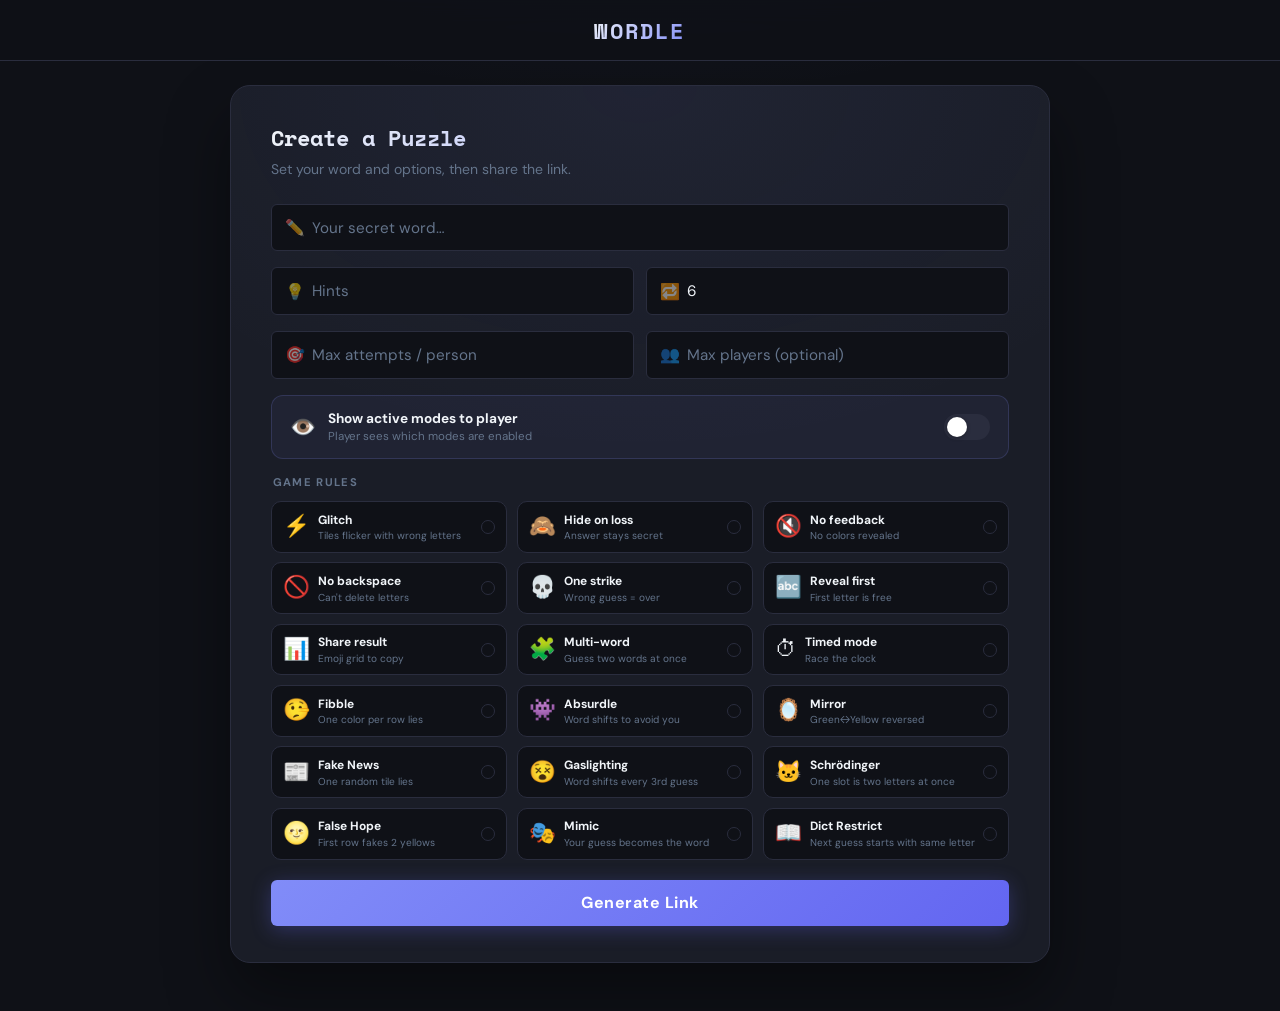
==== creator.html @ 0e2d8e14 "max player limit" ====
<!DOCTYPE html>
<html lang="en">

<head>
    <meta charset="UTF-8">
    <meta name="viewport" content="width=device-width, initial-scale=1.0">
    <link rel="preconnect" href="https://fonts.googleapis.com">
    <link rel="preconnect" href="https://fonts.gstatic.com" crossorigin>
    <link
        href="https://fonts.googleapis.com/css2?family=Space+Mono:wght@400;700&family=DM+Sans:wght@400;500;600;700&display=swap"
        rel="stylesheet">
    <title>Create a Puzzle</title>
    <link rel="stylesheet" href="style.css">
    <style>
        .hint-unlock-wrap {
            display: flex;
            align-items: center;
            gap: 0.65rem;
            background: rgba(129, 140, 248, 0.06);
            border: 1px dashed rgba(129, 140, 248, 0.25);
            border-radius: 10px;
            padding: 0.6rem 1rem;
            animation: fadeSlideIn 0.2s ease;
        }

        .hint-unlock-wrap.hidden {
            display: none
        }

        .hint-unlock-icon {
            font-size: 1rem;
            flex-shrink: 0
        }

        .hint-unlock-wrap input {
            flex: 1;
            background: transparent;
            border: none;
            outline: none;
            color: var(--text);
            font-family: 'DM Sans', sans-serif;
            font-size: 0.9rem;
        }

        .hint-unlock-wrap input::placeholder {
            color: var(--text-muted);
        }

        /* Show modes row */
        .show-modes-row {
            display: flex;
            align-items: center;
            justify-content: space-between;
            gap: 1rem;
            padding: 0.9rem 1.1rem;
            background: rgba(129, 140, 248, 0.06);
            border: 1px solid rgba(129, 140, 248, 0.18);
            border-radius: 12px;
        }

        .show-modes-left {
            display: flex;
            align-items: center;
            gap: 0.75rem;
        }

        .show-modes-icon {
            font-size: 1.3rem;
            flex-shrink: 0;
        }

        .show-modes-title {
            font-size: 0.85rem;
            font-weight: 700;
            color: var(--text);
        }

        .show-modes-sub {
            font-size: 0.72rem;
            color: var(--text-muted);
            margin-top: 0.1rem;
        }

        /* Pill toggle switch */
        .pill-toggle {
            position: relative;
            display: inline-flex;
            cursor: pointer;
            flex-shrink: 0;
        }

        .pill-toggle input {
            position: absolute;
            opacity: 0;
            width: 0;
            height: 0;
        }

        .pill-track {
            display: block;
            width: 46px;
            height: 26px;
            background: var(--border);
            border-radius: 999px;
            transition: background 0.25s;
            position: relative;
        }

        .pill-thumb {
            position: absolute;
            top: 3px;
            left: 3px;
            width: 20px;
            height: 20px;
            border-radius: 50%;
            background: #fff;
            box-shadow: 0 1px 4px rgba(0, 0, 0, 0.3);
            transition: transform 0.25s cubic-bezier(0.34, 1.56, 0.64, 1);
        }

        .pill-toggle input:checked~.pill-track {
            background: var(--accent);
        }

        .pill-toggle input:checked~.pill-track .pill-thumb {
            transform: translateX(20px);
        }
    </style>
</head>

<body>


    <div id="toast-container"></div>
    <header>
        <div class="header-content">
            <h1>Wordle</h1>
        </div>
    </header>

    <main>
        <div id="game-container" class="hidden">
            <div id="game-board"></div>
            <div id="keyboard-container"></div>
            <button id="hint-button" class="action-button">
                💡 Hint <span id="hint-count">0</span>
            </button>
        </div>

        <div id="creator-container">
            <div class="creator-header">
                <h2>Create a Puzzle</h2>
                <p>Set your word and options, then share the link.</p>
            </div>

            <div class="input-group">
                <span class="input-icon">✏️</span>
                <input type="text" id="custom-word-input" placeholder="Your secret word…">
            </div>

            <div class="input-row">
                <div class="input-group">
                    <span class="input-icon">💡</span>
                    <input type="number" id="custom-hints-input" placeholder="Hints" min="0" max="10">
                </div>
                <div class="input-group">
                    <span class="input-icon">🔁</span>
                    <input type="number" id="custom-guesses-input" placeholder="Guesses" min="1" max="20" value="6">
                </div>
            </div>

            <div id="hint-unlock-wrap" class="hint-unlock-wrap hidden">
                <span class="hint-unlock-icon">🔒</span>
                <input type="number" id="hiddenhint-after-input" placeholder="Unlock hint after N guesses (optional)"
                    min="1" max="20">
            </div>

            <div class="input-row">
                <div class="input-group">
                    <span class="input-icon">🎯</span>
                    <input type="number" id="custom-plays-input" placeholder="Max attempts / person" min="1" max="100">
                </div>
                <div class="input-group">
                    <span class="input-icon">👥</span>
                    <input type="number" id="custom-maxplayers-input" placeholder="Max players (optional)" min="1"
                        max="10000">
                </div>
            </div>

            <!-- Show Modes standalone toggle -->
            <div class="show-modes-row">
                <div class="show-modes-left">
                    <span class="show-modes-icon">👁️</span>
                    <div>
                        <div class="show-modes-title">Show active modes to player</div>
                        <div class="show-modes-sub">Player sees which modes are enabled</div>
                    </div>
                </div>
                <label class="pill-toggle">
                    <input type="checkbox" id="showmodes-toggle">
                    <span class="pill-track"><span class="pill-thumb"></span></span>
                </label>
            </div>

            <div class="toggles-section">
                <div class="toggles-label">Game Rules</div>
                <div class="rule-cards-grid">
                    <label class="rule-card" id="glitch-toggle-label">
                        <input type="checkbox" id="glitch-toggle">
                        <div class="rule-card-icon">⚡</div>
                        <div class="rule-card-text"><span class="rule-card-title">Glitch</span><span
                                class="rule-card-sub">Tiles flicker with wrong letters</span></div>
                        <div class="rule-check"></div>
                    </label>

                    <label class="rule-card" id="hide-toggle-label">
                        <input type="checkbox" id="hide-word-toggle">
                        <div class="rule-card-icon">🙈</div>
                        <div class="rule-card-text"><span class="rule-card-title">Hide on loss</span><span
                                class="rule-card-sub">Answer stays secret</span></div>
                        <div class="rule-check"></div>
                    </label>
                    <label class="rule-card" id="nofeedback-toggle-label">
                        <input type="checkbox" id="nofeedback-toggle">
                        <div class="rule-card-icon">🔇</div>
                        <div class="rule-card-text"><span class="rule-card-title">No feedback</span><span
                                class="rule-card-sub">No colors revealed</span></div>
                        <div class="rule-check"></div>
                    </label>
                    <label class="rule-card" id="nobackspace-toggle-label">
                        <input type="checkbox" id="nobackspace-toggle">
                        <div class="rule-card-icon">🚫</div>
                        <div class="rule-card-text"><span class="rule-card-title">No backspace</span><span
                                class="rule-card-sub">Can't delete letters</span></div>
                        <div class="rule-check"></div>
                    </label>
                    <label class="rule-card" id="onestrike-toggle-label">
                        <input type="checkbox" id="onestrike-toggle">
                        <div class="rule-card-icon">💀</div>
                        <div class="rule-card-text"><span class="rule-card-title">One strike</span><span
                                class="rule-card-sub">Wrong guess = over</span></div>
                        <div class="rule-check"></div>
                    </label>
                    <label class="rule-card" id="revealfirst-toggle-label">
                        <input type="checkbox" id="revealfirst-toggle">
                        <div class="rule-card-icon">🔤</div>
                        <div class="rule-card-text"><span class="rule-card-title">Reveal first</span><span
                                class="rule-card-sub">First letter is free</span></div>
                        <div class="rule-check"></div>
                    </label>
                    <label class="rule-card" id="sharedist-toggle-label">
                        <input type="checkbox" id="sharedist-toggle">
                        <div class="rule-card-icon">📊</div>
                        <div class="rule-card-text"><span class="rule-card-title">Share result</span><span
                                class="rule-card-sub">Emoji grid to copy</span></div>
                        <div class="rule-check"></div>
                    </label>
                    <label class="rule-card" id="multiword-toggle-label">
                        <input type="checkbox" id="multiword-toggle">
                        <div class="rule-card-icon">🧩</div>
                        <div class="rule-card-text"><span class="rule-card-title">Multi-word</span><span
                                class="rule-card-sub">Guess two words at once</span></div>
                        <div class="rule-check"></div>
                    </label>
                    <label class="rule-card" id="timed-toggle-label">
                        <input type="checkbox" id="timed-toggle">
                        <div class="rule-card-icon">⏱</div>
                        <div class="rule-card-text"><span class="rule-card-title">Timed mode</span><span
                                class="rule-card-sub">Race the clock</span></div>
                        <div class="rule-check"></div>
                    </label>
                    <label class="rule-card" id="fibble-toggle-label">
                        <input type="checkbox" id="fibble-toggle">
                        <div class="rule-card-icon">🤥</div>
                        <div class="rule-card-text"><span class="rule-card-title">Fibble</span><span
                                class="rule-card-sub">One color per row lies</span></div>
                        <div class="rule-check"></div>
                    </label>
                    <label class="rule-card" id="absurdle-toggle-label">
                        <input type="checkbox" id="absurdle-toggle">
                        <div class="rule-card-icon">👾</div>
                        <div class="rule-card-text"><span class="rule-card-title">Absurdle</span><span
                                class="rule-card-sub">Word shifts to avoid you</span></div>
                        <div class="rule-check"></div>
                    </label>
                    <label class="rule-card" id="mirror-toggle-label">
                        <input type="checkbox" id="mirror-toggle">
                        <div class="rule-card-icon">🪞</div>
                        <div class="rule-card-text"><span class="rule-card-title">Mirror</span><span
                                class="rule-card-sub">Green↔Yellow reversed</span></div>
                        <div class="rule-check"></div>
                    </label>
                    <label class="rule-card" id="fakenews-toggle-label">
                        <input type="checkbox" id="fakenews-toggle">
                        <div class="rule-card-icon">📰</div>
                        <div class="rule-card-text"><span class="rule-card-title">Fake News</span><span
                                class="rule-card-sub">One random tile lies</span></div>
                        <div class="rule-check"></div>
                    </label>
                    <label class="rule-card" id="gaslight-toggle-label">
                        <input type="checkbox" id="gaslight-toggle">
                        <div class="rule-card-icon">😵</div>
                        <div class="rule-card-text"><span class="rule-card-title">Gaslighting</span><span
                                class="rule-card-sub">Word shifts every 3rd guess</span></div>
                        <div class="rule-check"></div>
                    </label>
                    <label class="rule-card" id="schrodinger-toggle-label">
                        <input type="checkbox" id="schrodinger-toggle">
                        <div class="rule-card-icon">🐱</div>
                        <div class="rule-card-text"><span class="rule-card-title">Schrödinger</span><span
                                class="rule-card-sub">One slot is two letters at once</span></div>
                        <div class="rule-check"></div>
                    </label>
                    <label class="rule-card" id="falsehope-toggle-label">
                        <input type="checkbox" id="falsehope-toggle">
                        <div class="rule-card-icon">🌝</div>
                        <div class="rule-card-text"><span class="rule-card-title">False Hope</span><span
                                class="rule-card-sub">First row fakes 2 yellows</span></div>
                        <div class="rule-check"></div>
                    </label>
                    <label class="rule-card" id="mimic-toggle-label">
                        <input type="checkbox" id="mimic-toggle">
                        <div class="rule-card-icon">🎭</div>
                        <div class="rule-card-text"><span class="rule-card-title">Mimic</span><span
                                class="rule-card-sub">Your guess becomes the word</span></div>
                        <div class="rule-check"></div>
                    </label>
                    <label class="rule-card" id="dictrestrict-toggle-label">
                        <input type="checkbox" id="dictrestrict-toggle">
                        <div class="rule-card-icon">📖</div>
                        <div class="rule-card-text"><span class="rule-card-title">Dict Restrict</span><span
                                class="rule-card-sub">Next guess starts with same letter</span></div>
                        <div class="rule-check"></div>
                    </label>
                </div>
                <div id="multiword-extra" class="rule-extra hidden">
                    <div class="input-group">
                        <span class="input-icon">🧩</span>
                        <input type="text" id="custom-word2-input" placeholder="Second secret word (same length)…">
                    </div>
                </div>
                <div id="timed-extra" class="rule-extra hidden">
                    <div class="input-group">
                        <span class="input-icon">⏱</span>
                        <input type="number" id="custom-timer-input" placeholder="Seconds (e.g. 60)" min="10" max="300"
                            value="60">
                    </div>
                </div>

            </div>

            <button id="generate-link-button">Generate Link</button>

            <div id="share-link-container" class="hidden">
                <p>Your link is ready ✓</p>
                <input type="text" id="share-link-input" readonly>
                <button id="copy-link-button">Copy Link</button>
            </div>
        </div>
    </main>

    <script src="script.obf.js"></script>
</body>

</html>
---- style.css ----
@import url('https://fonts.googleapis.com/css2?family=Space+Mono:wght@400;700&family=DM+Sans:wght@400;500;600;700&display=swap');

:root {
    --correct: #4ade80;
    --present: #fbbf24;
    --absent: #4b5563;
    --bg: #0f1117;
    --bg-card: #1a1d27;
    --bg-tile: #1e2130;
    --border: #2a2d3e;
    --border-active: #4b5563;
    --text: #f1f5f9;
    --text-muted: #64748b;
    --key-bg: #252836;
    --key-hover: #2e3245;
    --accent: #818cf8;
    --accent-glow: rgba(129,140,248,0.25);
    --radius: 8px;
    --radius-sm: 6px;
}

*,*::before,*::after { box-sizing:border-box; margin:0; padding:0; }

body {
    font-family:'DM Sans',sans-serif;
    background-color:var(--bg);
    color:var(--text);
    min-height:100vh;
    display:flex; flex-direction:column; align-items:stretch;
    background-image:radial-gradient(ellipse 80% 50% at 50% -20%,rgba(129,140,248,0.08) 0%,transparent 60%);
    overflow-x:hidden; /* prevent horizontal scroll on mobile */
}

/* ─── Header ─── */
header {
    width:100%; border-bottom:1px solid var(--border);
    backdrop-filter:blur(12px); position:sticky; top:0; z-index:10;
    background:rgba(15,17,23,0.85);
}
.header-content {
    max-width:600px; margin:0 auto; padding:0 1.5rem;
    display:flex; align-items:center; justify-content:center;
    height:60px; position:relative;
}
header h1 {
    font-family:'Space Mono',monospace; font-size:1.4rem; font-weight:700;
    letter-spacing:0.1em; text-transform:uppercase;
    background:linear-gradient(135deg,#f1f5f9 0%,var(--accent) 100%);
    -webkit-background-clip:text; -webkit-text-fill-color:transparent; background-clip:text;
}
#create-own-link {
    position:absolute; right:0;
    font-size:0.78rem; font-weight:600; color:var(--text-muted);
    text-decoration:none; padding:0.35rem 0.75rem;
    border:1px solid var(--border); border-radius:100px;
    background:var(--bg-card); transition:all 0.2s ease;
    white-space:nowrap; letter-spacing:0.02em;
}
#create-own-link:hover { color:var(--accent); border-color:var(--accent); background:var(--accent-glow); }

/* ─── Main ─── */
main {
    display:flex; flex-direction:column; align-items:center;
    gap:1.5rem; padding:1.5rem 1rem 3rem;
    width:100%; flex:1;
}
#creator-container { max-width:820px; width:100%; }
#game-container { width:100%; display:flex; flex-direction:column; align-items:center; min-width:0; }

/* ─── Mode bar ─── */
.mode-bar { display:flex; flex-wrap:wrap; gap:0.4rem; justify-content:center; margin-bottom:0.75rem; }
.mode-pill {
    font-size:0.72rem; font-weight:600; padding:0.25rem 0.65rem; border-radius:100px;
    background:var(--bg-card); border:1px solid var(--border); color:var(--text-muted);
    letter-spacing:0.02em; white-space:nowrap;
}

/* ─── Timer Bar ─── */
#timer-bar-wrap {
    width:100%; background:var(--bg-card); border:1px solid var(--border);
    border-radius:100px; height:10px; position:relative; overflow:hidden; margin-bottom:1rem;
    display:flex; align-items:center;
}
#timer-bar-inner {
    height:100%; width:100%; background:linear-gradient(90deg,var(--accent),#6366f1);
    border-radius:100px; transform-origin:left;
}
#timer-label {
    position:absolute; right:10px; font-size:0.65rem; font-weight:700;
    color:var(--text-muted); line-height:1;
}
#timer-bar-wrap.timer-danger #timer-bar-inner { background:linear-gradient(90deg,#ef4444,#dc2626); }
#timer-bar-wrap.timer-danger { animation:pulse-danger 0.6s ease-in-out infinite; }

/* ─── Game Board ─── */
#game-board {
    display:grid; grid-template-rows:repeat(6,1fr);
    gap:6px; width:100%; margin:0 auto;
}

/* Dual board */
.dual-board-wrap {
    display:flex; flex-direction:row; flex-wrap:nowrap;
    justify-content:center;
}
.board-half {
    display:flex; flex-direction:column; gap:0.5rem;
    position:relative; min-width:0;
}
.board-grid {
    display:grid; gap:6px; min-width:0;
}
.board-label {
    font-size:0.72rem; font-weight:700; letter-spacing:0.08em;
    text-transform:uppercase; color:var(--text-muted); text-align:center;
}
.dual-board-wrap::after {
    content:''; position:absolute; top:0; bottom:0;
    left:50%; transform:translateX(-50%);
    width:1px; background:var(--border); pointer-events:none;
}
.dual-board-wrap { position:relative; }
.board-solved-badge {
    position:absolute; bottom:-10px; left:50%; transform:translateX(-50%);
    background:var(--correct); color:#fff; font-size:0.72rem; font-weight:700;
    padding:0.2rem 0.75rem; border-radius:100px; white-space:nowrap;
    animation:fadeSlideIn 0.3s ease;
}

/* ─── Row / Tile ─── */
.row { display:grid; gap:6px; justify-content:center; }
.row.invalid { animation:shake 0.45s cubic-bezier(0.36,0.07,0.19,0.97); }

.tile {
    display:inline-flex; justify-content:center; align-items:center;
    font-family:'Space Mono',monospace; font-size:1.7rem; font-weight:700;
    text-transform:uppercase; background:var(--bg-tile); border:2px solid var(--border);
    color:var(--text); border-radius:var(--radius-sm); user-select:none;
    /* Width/height set dynamically by JS via applyDynamicSizing */
    width:62px; height:62px;
    transition:border-color 0.15s ease; flex-shrink:0;
}
.tile.filled { border-color:var(--border-active); animation:pop 0.12s ease; }
.tile.tile-locked { border-color:var(--accent); background:rgba(129,140,248,0.08); }
.tile.flip { animation:flip 0.5s ease-in-out forwards; }
.tile.correct { background:var(--correct); border-color:var(--correct); color:#fff; box-shadow:0 0 20px rgba(74,222,128,0.3); }
.tile.present { background:var(--present); border-color:var(--present); color:#fff; box-shadow:0 0 20px rgba(251,191,36,0.25); }
.tile.absent  { background:var(--absent);  border-color:var(--absent);  color:#e5e7eb; }
.tile.absent-silent { background:var(--bg-tile); border-color:var(--border-active); color:var(--text-muted); }
.tile.jump { animation:jump 0.6s cubic-bezier(0.36,0.07,0.19,0.97); }

/* ─── Animations ─── */
@keyframes pop    { 0%{transform:scale(1)}50%{transform:scale(1.08)}100%{transform:scale(1)} }
@keyframes shake  { 0%,100%{transform:translateX(0)}15%{transform:translateX(-6px)}30%{transform:translateX(6px)}45%{transform:translateX(-5px)}60%{transform:translateX(5px)}75%{transform:translateX(-3px)}90%{transform:translateX(3px)} }
@keyframes flip   { 0%{transform:rotateX(0)}50%{transform:rotateX(90deg)}100%{transform:rotateX(0)} }
@keyframes jump   { 0%,100%{transform:translateY(0)}25%{transform:translateY(4px)}60%{transform:translateY(-18px)}80%{transform:translateY(-6px)} }
@keyframes fadeSlideIn { from{opacity:0;transform:translateY(12px)}to{opacity:1;transform:translateY(0)} }
@keyframes hintPulse { 0%{transform:scale(1);box-shadow:0 0 0 0 rgba(74,222,128,0.7)}40%{transform:scale(1.18);box-shadow:0 0 0 8px rgba(74,222,128,0.35)}70%{transform:scale(1.08);box-shadow:0 0 0 4px rgba(74,222,128,0.2)}100%{transform:scale(1);box-shadow:0 0 20px rgba(74,222,128,0.3)} }
@keyframes pulse-danger { 0%,100%{box-shadow:0 0 0 0 rgba(239,68,68,0)}50%{box-shadow:0 0 0 4px rgba(239,68,68,0.2)} }
@keyframes cardPop { 0%{transform:scale(0.94);opacity:0}60%{transform:scale(1.03)}100%{transform:scale(1);opacity:1} }

@keyframes glitchFlicker { 0%{opacity:1;filter:none}20%{opacity:0.3;filter:hue-rotate(90deg) brightness(1.8)}40%{opacity:1;filter:none}60%{opacity:0.2;filter:hue-rotate(180deg)}80%{opacity:1;filter:none}100%{opacity:1;filter:none} }
.tile.glitch-flash { animation:glitchFlicker 0.12s linear; color:#f87171!important; }
.key.hint-flash { animation:hintPulse 0.6s cubic-bezier(0.34,1.56,0.64,1) forwards; }

/* ─── Keyboard ─── */
#keyboard-container { width:100%; margin-top:1.25rem; overflow-x:auto; -webkit-overflow-scrolling:touch; }
.keyboard-row { display:flex; justify-content:center; gap:5px; margin-bottom:5px; }
.key {
    font-family:'DM Sans',sans-serif; font-weight:700; font-size:0.8rem; border:none; padding:0;
    height:54px; min-width:36px; border-radius:var(--radius-sm); cursor:pointer; user-select:none;
    background-color:var(--key-bg); color:var(--text); flex:1; max-width:42px;
    display:flex; justify-content:center; align-items:center; text-transform:uppercase;
    transition:background-color 0.15s ease,transform 0.08s ease,box-shadow 0.15s ease;
    letter-spacing:0.02em;
}
.key:hover { background-color:var(--key-hover); transform:translateY(-1px); }
.key:active { transform:translateY(1px); }
.key.large { font-size:0.72rem; flex:1.5; max-width:60px; }
.key.correct { background:var(--correct); color:#fff; box-shadow:0 2px 12px rgba(74,222,128,0.3); }
.key.present { background:var(--present); color:#fff; box-shadow:0 2px 12px rgba(251,191,36,0.25); }
.key.absent  { background:var(--absent);  color:#9ca3af; }

/* ─── Hint Button ─── */
.action-button {
    display:flex; align-items:center; justify-content:center; gap:0.4rem;
    margin:1.25rem auto 0; padding:0.6rem 1.5rem;
    font-family:'DM Sans',sans-serif; font-weight:600; font-size:0.9rem;
    border-radius:100px; border:1px solid var(--border); background:var(--bg-card);
    color:var(--accent); cursor:pointer; transition:all 0.2s ease; letter-spacing:0.02em;
}
.action-button:hover:not(:disabled) { background:var(--accent-glow); border-color:var(--accent); box-shadow:0 0 20px var(--accent-glow); transform:translateY(-1px); }
.action-button:disabled { opacity:0.35; cursor:not-allowed; }
#hint-count {
    display:inline-flex; align-items:center; justify-content:center;
    background:var(--accent); color:#fff; font-size:0.75rem; font-weight:700;
    border-radius:100px; min-width:20px; height:20px; padding:0 5px;
}

/* ─── Creator ─── */
#creator-container {
    display:flex; flex-direction:column; gap:1rem;
    padding:2.25rem 2.5rem; border:1px solid var(--border); border-radius:20px;
    background:var(--bg-card);
    animation:fadeSlideIn 0.5s cubic-bezier(0.22,1,0.36,1);
    background-image:radial-gradient(ellipse 100% 60% at 50% 0%,rgba(129,140,248,0.06) 0%,transparent 70%);
    box-shadow:0 32px 64px rgba(0,0,0,0.4); width:100%; overflow:hidden;
}
.creator-header { display:flex; flex-direction:column; gap:0.3rem; margin-bottom:0.5rem; }
#creator-container h2 {
    font-family:'Space Mono',monospace; font-size:1.35rem; font-weight:700;
    background:linear-gradient(135deg,#f1f5f9 0%,var(--accent) 100%);
    -webkit-background-clip:text; -webkit-text-fill-color:transparent; background-clip:text;
}
#creator-container p { color:var(--text-muted); font-size:0.875rem; line-height:1.5; }

.input-group { position:relative; display:flex; align-items:center; }
.input-group .input-icon { position:absolute; left:0.9rem; font-size:1rem; pointer-events:none; z-index:1; opacity:0.5; }
.input-group input { padding-left:2.5rem !important; }
#creator-container input[type="text"],
#creator-container input[type="number"] {
    width:100%; padding:0.8rem 1rem;
    font-family:'DM Sans',sans-serif; font-size:0.95rem;
    background:var(--bg); color:var(--text); border:1px solid var(--border);
    border-radius:var(--radius-sm); outline:none;
    transition:border-color 0.2s,box-shadow 0.2s; text-transform:uppercase;
}
#creator-container input[type="number"] { text-transform:none; }
#creator-container input:focus { border-color:var(--accent); box-shadow:0 0 0 3px var(--accent-glow); }
#creator-container input::placeholder { color:var(--text-muted); text-transform:none; opacity:1; }
.input-row { display:grid; grid-template-columns:1fr 1fr; gap:0.75rem; }

/* ─── Rules Section ─── */
.toggles-section { display:flex; flex-direction:column; gap:0.75rem; }
.toggles-label {
    font-size:0.7rem; font-weight:700; text-transform:uppercase; letter-spacing:0.12em;
    color:var(--text-muted); padding:0 0.1rem;
}

/* ─── Rule Cards Grid — 2 per row ─── */
.rule-cards-grid {
    display:grid;
    grid-template-columns:1fr 1fr 1fr;
    gap:0.6rem;
}
.rule-cards-grid .rule-card:last-child:nth-child(3n+1) {
    grid-column: 1 / -1;
}
.rule-cards-grid .rule-card:last-child:nth-child(3n+2) {
    grid-column: 2 / -1;
}

.rule-card {
    display:flex; align-items:center; gap:0.5rem;
    padding:0.6rem 0.7rem; border-radius:10px;
    border:1.5px solid var(--border); background:var(--bg);
    cursor:pointer; user-select:none; position:relative;
    transition:border-color 0.18s, background 0.18s, transform 0.12s, box-shadow 0.18s;
}
.rule-card:hover { border-color:var(--border-active); transform:translateY(-1px); }
.rule-card:active { transform:translateY(0); }
.rule-card input[type="checkbox"] { display:none; }

.rule-card-icon {
    font-size:1.35rem; flex-shrink:0; line-height:1;
    transition:transform 0.2s cubic-bezier(0.34,1.56,0.64,1);
}
.rule-card-text { display:flex; flex-direction:column; gap:0.1rem; flex:1; min-width:0; }
.rule-card-title { font-size:0.75rem; font-weight:700; color:var(--text); white-space:nowrap; overflow:hidden; text-overflow:ellipsis; }
.rule-card-sub   { font-size:0.63rem; color:var(--text-muted); white-space:nowrap; overflow:hidden; text-overflow:ellipsis; }

/* Check indicator dot */
.rule-check {
    width:14px; height:14px; border-radius:50%; border:1.5px solid var(--border);
    flex-shrink:0; transition:all 0.18s ease; background:transparent;
}

/* Checked state */
.rule-card.checked {
    border-color:var(--accent);
    background:rgba(129,140,248,0.06);
    box-shadow:0 0 0 3px rgba(129,140,248,0.1);
    animation:cardPop 0.25s cubic-bezier(0.34,1.56,0.64,1);
}
.rule-card.checked .rule-card-icon { transform:scale(1.15); }
.rule-card.checked .rule-card-title { color:var(--accent); }
.rule-card.checked .rule-check {
    background:var(--accent); border-color:var(--accent);
    box-shadow:0 0 0 3px rgba(129,140,248,0.2);
}
.rule-card.checked .rule-check::after {
    content:'✓'; display:flex; align-items:center; justify-content:center;
    width:100%; height:100%; font-size:0.55rem; font-weight:900; color:#fff;
    line-height:1; margin-top:1px;
}

/* Extra inputs that appear when a rule is toggled */
.rule-extra { margin-top:0.15rem; }

/* Generate button */
#generate-link-button {
    width:100%; padding:0.8rem;
    font-family:'DM Sans',sans-serif; font-weight:700; font-size:1rem;
    border-radius:var(--radius-sm); border:none;
    background:linear-gradient(135deg,var(--accent) 0%,#6366f1 100%);
    color:#fff; cursor:pointer; transition:all 0.2s ease; letter-spacing:0.03em;
    box-shadow:0 4px 20px rgba(99,102,241,0.3); margin-top:0.25rem;
}
#generate-link-button:hover { transform:translateY(-2px); box-shadow:0 6px 28px rgba(99,102,241,0.45); }
#generate-link-button:active { transform:translateY(0); }

#share-link-container {
    display:flex; flex-direction:column; gap:0.6rem; padding:1rem;
    border:1px solid var(--border); border-radius:var(--radius-sm);
    background:var(--bg); margin-top:0.25rem;
}
#share-link-container p { font-weight:600; color:var(--text); font-size:0.85rem; margin:0; }
#share-link-input {
    width:100%; padding:0.6rem 0.8rem;
    font-family:'Space Mono',monospace; font-size:0.72rem;
    background:var(--bg-tile); color:var(--text-muted);
    border:1px solid var(--border); border-radius:var(--radius-sm);
    outline:none; overflow:hidden; text-overflow:ellipsis; white-space:nowrap; text-transform:none;
}
#copy-link-button {
    width:100%; padding:0.6rem;
    font-family:'DM Sans',sans-serif; font-weight:600; font-size:0.9rem;
    border-radius:var(--radius-sm); border:1px solid var(--accent);
    background:transparent; color:var(--accent); cursor:pointer; transition:all 0.2s ease;
}
#copy-link-button:hover { background:var(--accent-glow); box-shadow:0 0 16px var(--accent-glow); }

/* ─── Toast ─── */
#toast-container {
    position:fixed; top:80px; left:50%; transform:translateX(-50%);
    z-index:100; display:flex; flex-direction:column; align-items:center;
    gap:8px; pointer-events:none;
}
.toast {
    background:var(--text); color:var(--bg); padding:0.6rem 1.2rem; border-radius:100px;
    font-family:'DM Sans',sans-serif; font-weight:700; font-size:0.9rem; letter-spacing:0.04em;
    opacity:0; transform:translateY(-8px) scale(0.95);
    transition:opacity 0.25s ease,transform 0.25s ease; white-space:nowrap;
}
.toast.show { opacity:1; transform:translateY(0) scale(1); }

/* ─── Plays counter ─── */
.plays-counter {
    position:absolute; right:1rem; top:50%; transform:translateY(-50%);
    display:flex; align-items:center; gap:0.35rem;
    background:var(--bg-card); border:1px solid var(--border); border-radius:100px;
    padding:0.3rem 0.75rem; font-size:0.78rem; font-weight:600; color:var(--text-muted);
    white-space:nowrap; transition:border-color 0.3s,color 0.3s;
}
.plays-counter.plays-danger { border-color:#ef4444; color:#f87171; animation:pulse-danger 1.5s ease-in-out infinite; }
.plays-icon { font-size:0.9rem; }

/* ─── End overlays ─── */
.end-overlay {
    position:fixed; inset:0; z-index:200;
    display:flex; align-items:center; justify-content:center;
    background:rgba(10,11,17,0.75); backdrop-filter:blur(10px);
    opacity:0; transition:opacity 0.4s ease; padding:1.5rem;
}
.end-overlay.visible { opacity:1; }
.end-card {
    background:var(--bg-card); border:1px solid var(--border); border-radius:20px;
    padding:2.5rem 2rem; max-width:380px; width:100%; text-align:center;
    display:flex; flex-direction:column; align-items:center; gap:0.75rem;
    transform:translateY(20px) scale(0.96);
    transition:transform 0.4s cubic-bezier(0.34,1.56,0.64,1);
    box-shadow:0 24px 64px rgba(0,0,0,0.5);
    background-image:radial-gradient(ellipse 120% 60% at 50% 0%,rgba(129,140,248,0.07) 0%,transparent 70%);
}
.end-overlay.visible .end-card { transform:translateY(0) scale(1); }
.end-card.win-card {
    background-image:radial-gradient(ellipse 140% 70% at 50% 0%,rgba(74,222,128,0.1) 0%,transparent 65%);
    border-color:rgba(74,222,128,0.3);
    box-shadow:0 24px 64px rgba(0,0,0,0.5),0 0 40px rgba(74,222,128,0.08);
}
.end-card.win-card .end-title {
    background:linear-gradient(135deg,#f1f5f9 0%,#4ade80 100%);
    -webkit-background-clip:text; -webkit-text-fill-color:transparent; background-clip:text;
}
.end-icon  { font-size:3rem; line-height:1; margin-bottom:0.25rem; }
.end-title {
    font-family:'Space Mono',monospace; font-size:1.4rem; font-weight:700;
    background:linear-gradient(135deg,#f1f5f9 0%,var(--accent) 100%);
    -webkit-background-clip:text; -webkit-text-fill-color:transparent; background-clip:text;
}
.end-body  { font-size:1rem; color:var(--text); font-weight:500; }
.end-body strong { font-family:'Space Mono',monospace; color:var(--correct); letter-spacing:0.15em; }
.end-sub   { font-size:0.85rem; color:var(--text-muted); line-height:1.5; }
.dist-grid { width:100%; display:flex; flex-direction:column; gap:0.6rem; margin:0.25rem 0; }
.dist-emoji {
    font-family:'Space Mono',monospace; font-size:1.1rem; line-height:1.6; text-align:center;
    background:var(--bg); border:1px solid var(--border); border-radius:var(--radius-sm);
    padding:0.75rem 1rem; white-space:pre; letter-spacing:0.05em;
}
.dist-copy-btn {
    width:100%; padding:0.6rem; font-family:'DM Sans',sans-serif; font-weight:600; font-size:0.9rem;
    border-radius:var(--radius-sm); border:1px solid var(--correct);
    background:transparent; color:var(--correct); cursor:pointer; transition:all 0.2s ease;
}
.dist-copy-btn:hover { background:rgba(74,222,128,0.1); box-shadow:0 0 16px rgba(74,222,128,0.15); }
.end-btn {
    margin-top:0.75rem; width:100%; padding:0.75rem 1rem;
    font-family:'DM Sans',sans-serif; font-weight:700; font-size:0.95rem;
    border-radius:var(--radius-sm); border:none;
    background:linear-gradient(135deg,var(--accent) 0%,#6366f1 100%);
    color:#fff; cursor:pointer; transition:all 0.2s ease; letter-spacing:0.03em;
    box-shadow:0 4px 20px rgba(99,102,241,0.35);
}
.end-btn:hover { transform:translateY(-2px); box-shadow:0 6px 28px rgba(99,102,241,0.5); }

/* ─── Utility ─── */
.hidden { display:none !important; }

/* ─── Responsive ─── */
@media (max-width:480px) {
    header h1 { font-size:1.1rem; }
    main { padding:1rem 0.75rem 3rem; }
    #creator-container { padding:1.25rem 1rem; }
    .rule-cards-grid { grid-template-columns:1fr 1fr; gap:0.4rem; }
    .rule-card { padding:0.55rem 0.6rem; gap:0.4rem; }
    .rule-card-icon { font-size:1.1rem; }
    .rule-card-title { font-size:0.74rem; }
    .rule-card-sub { font-size:0.61rem; }
}

@media (max-width:360px) {
    #creator-container { padding:1rem 0.85rem; }
    .rule-card { padding:0.5rem; gap:0.35rem; }
    .rule-card-icon { font-size:1rem; }
    .rule-card-title { font-size:0.7rem; }
    .rule-card-sub { display:none; } /* hide sub-text on very small screens */
    .input-row { grid-template-columns:1fr 1fr; gap:0.5rem; }
}

/* ─── Safe area support (iPhone notch etc.) ─── */
@supports (padding-bottom: env(safe-area-inset-bottom)) {
    main { padding-bottom: calc(3rem + env(safe-area-inset-bottom)); }
}
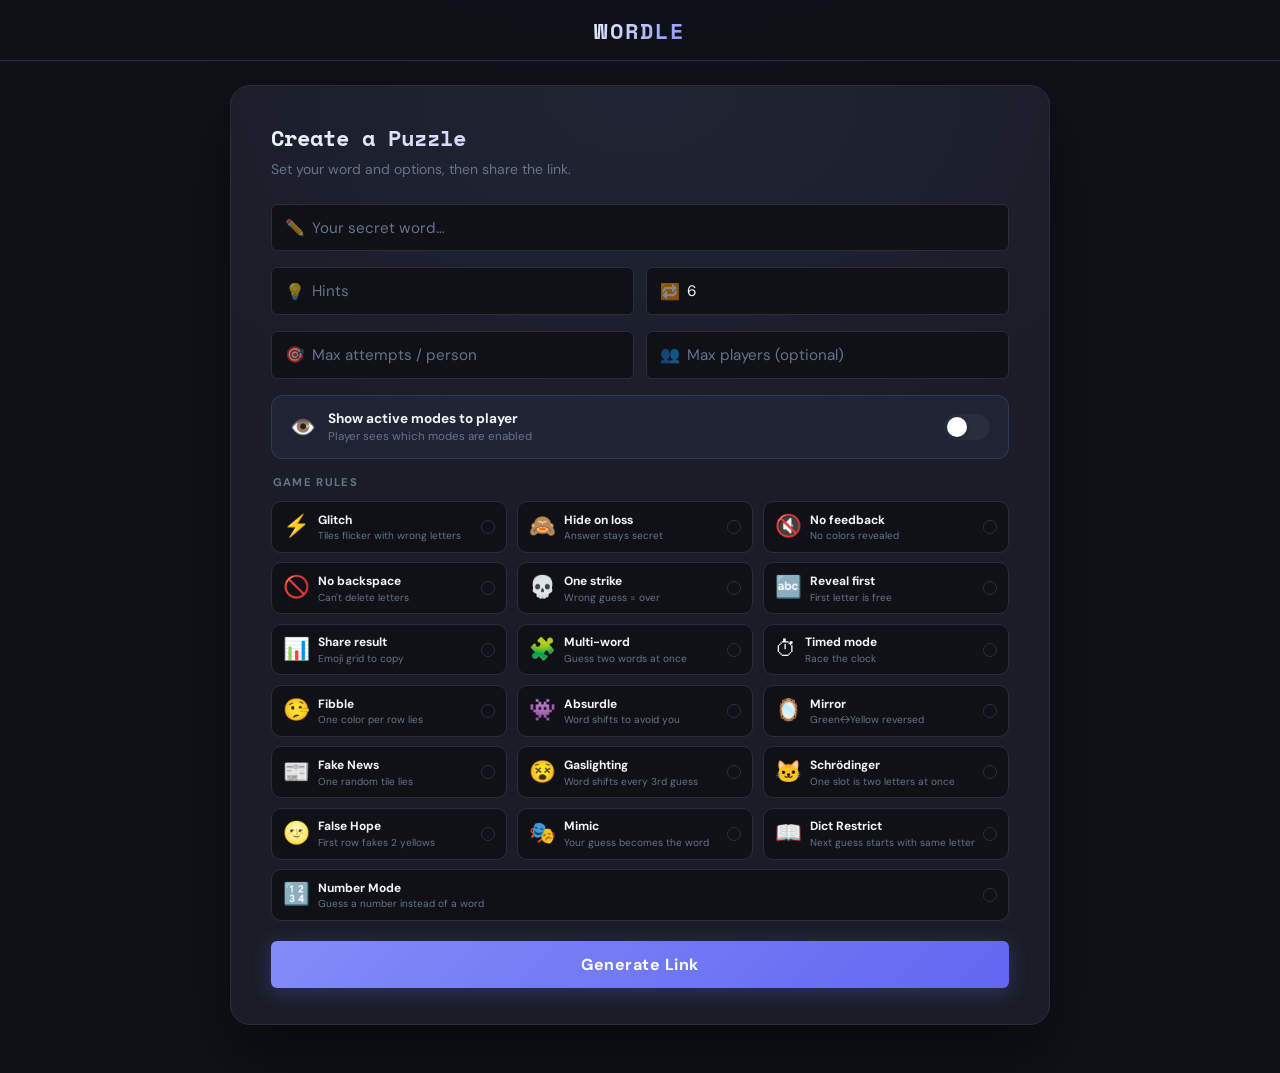
==== commit d8c944df: "Add Number Mode - guess numbers instead of words" ====
--- a/creator.html
+++ b/creator.html
@@ -332,6 +332,13 @@
                                 class="rule-card-sub">Next guess starts with same letter</span></div>
                         <div class="rule-check"></div>
                     </label>
+                    <label class="rule-card" id="numbermode-toggle-label">
+                        <input type="checkbox" id="numbermode-toggle">
+                        <div class="rule-card-icon">🔢</div>
+                        <div class="rule-card-text"><span class="rule-card-title">Number Mode</span><span
+                                class="rule-card-sub">Guess a number instead of a word</span></div>
+                        <div class="rule-check"></div>
+                    </label>
                 </div>
                 <div id="multiword-extra" class="rule-extra hidden">
                     <div class="input-group">
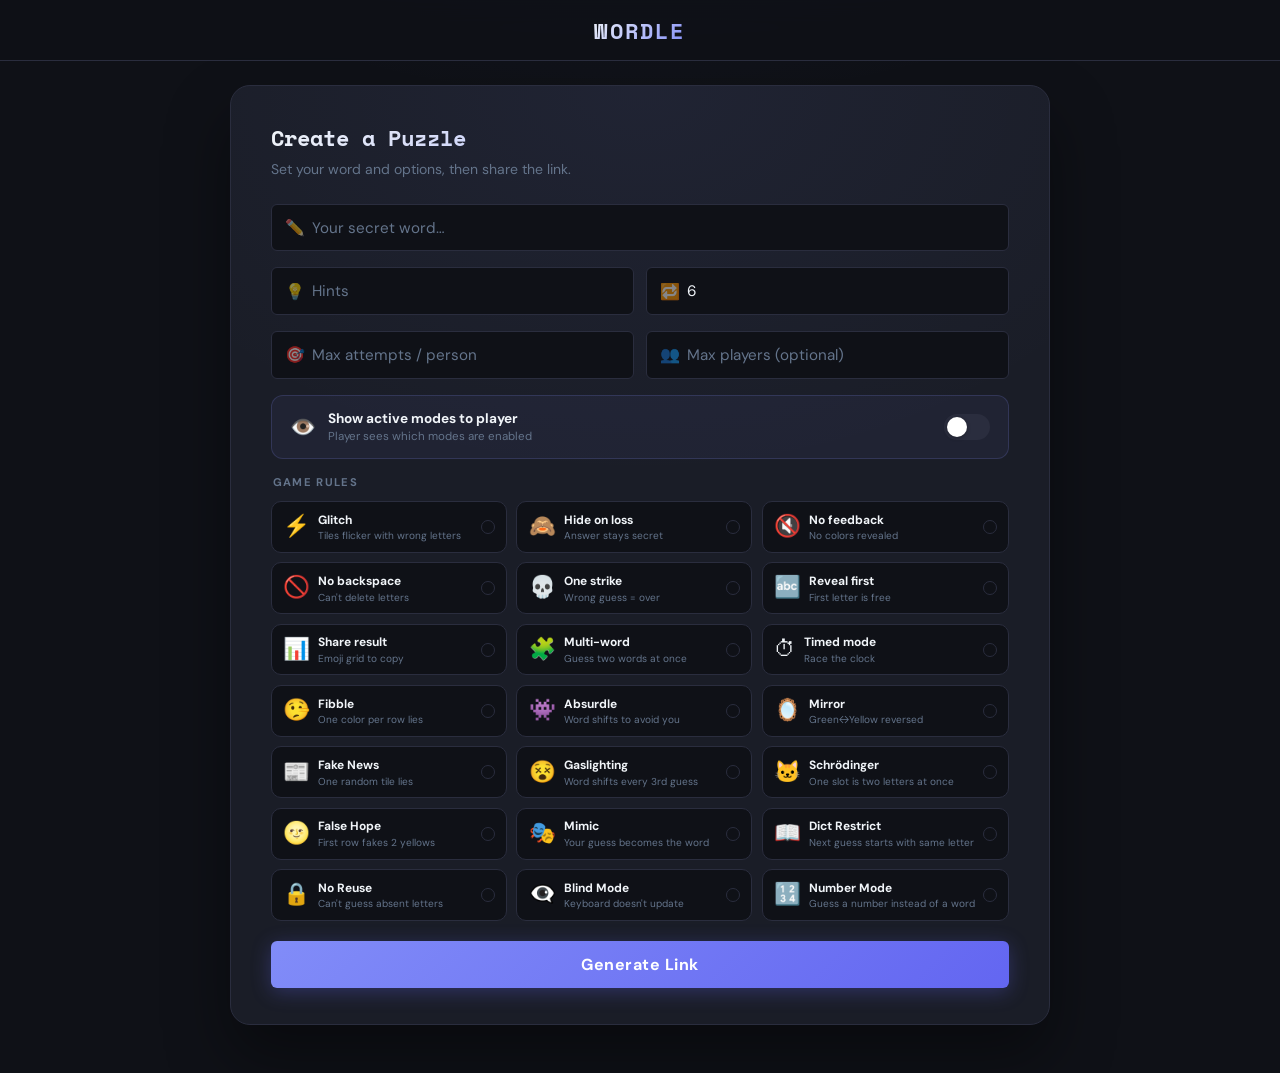
==== commit d61b91c9: "Add No Reuse and Blind Mode anti-brute-force mods" ====
--- a/creator.html
+++ b/creator.html
@@ -332,6 +332,20 @@
                                 class="rule-card-sub">Next guess starts with same letter</span></div>
                         <div class="rule-check"></div>
                     </label>
+                    <label class="rule-card" id="noreuse-toggle-label">
+                        <input type="checkbox" id="noreuse-toggle">
+                        <div class="rule-card-icon">🔒</div>
+                        <div class="rule-card-text"><span class="rule-card-title">No Reuse</span><span
+                                class="rule-card-sub">Can't guess absent letters</span></div>
+                        <div class="rule-check"></div>
+                    </label>
+                    <label class="rule-card" id="blind-toggle-label">
+                        <input type="checkbox" id="blind-toggle">
+                        <div class="rule-card-icon">👁️‍🗨️</div>
+                        <div class="rule-card-text"><span class="rule-card-title">Blind Mode</span><span
+                                class="rule-card-sub">Keyboard doesn't update</span></div>
+                        <div class="rule-check"></div>
+                    </label>
                     <label class="rule-card" id="numbermode-toggle-label">
                         <input type="checkbox" id="numbermode-toggle">
                         <div class="rule-card-icon">🔢</div>
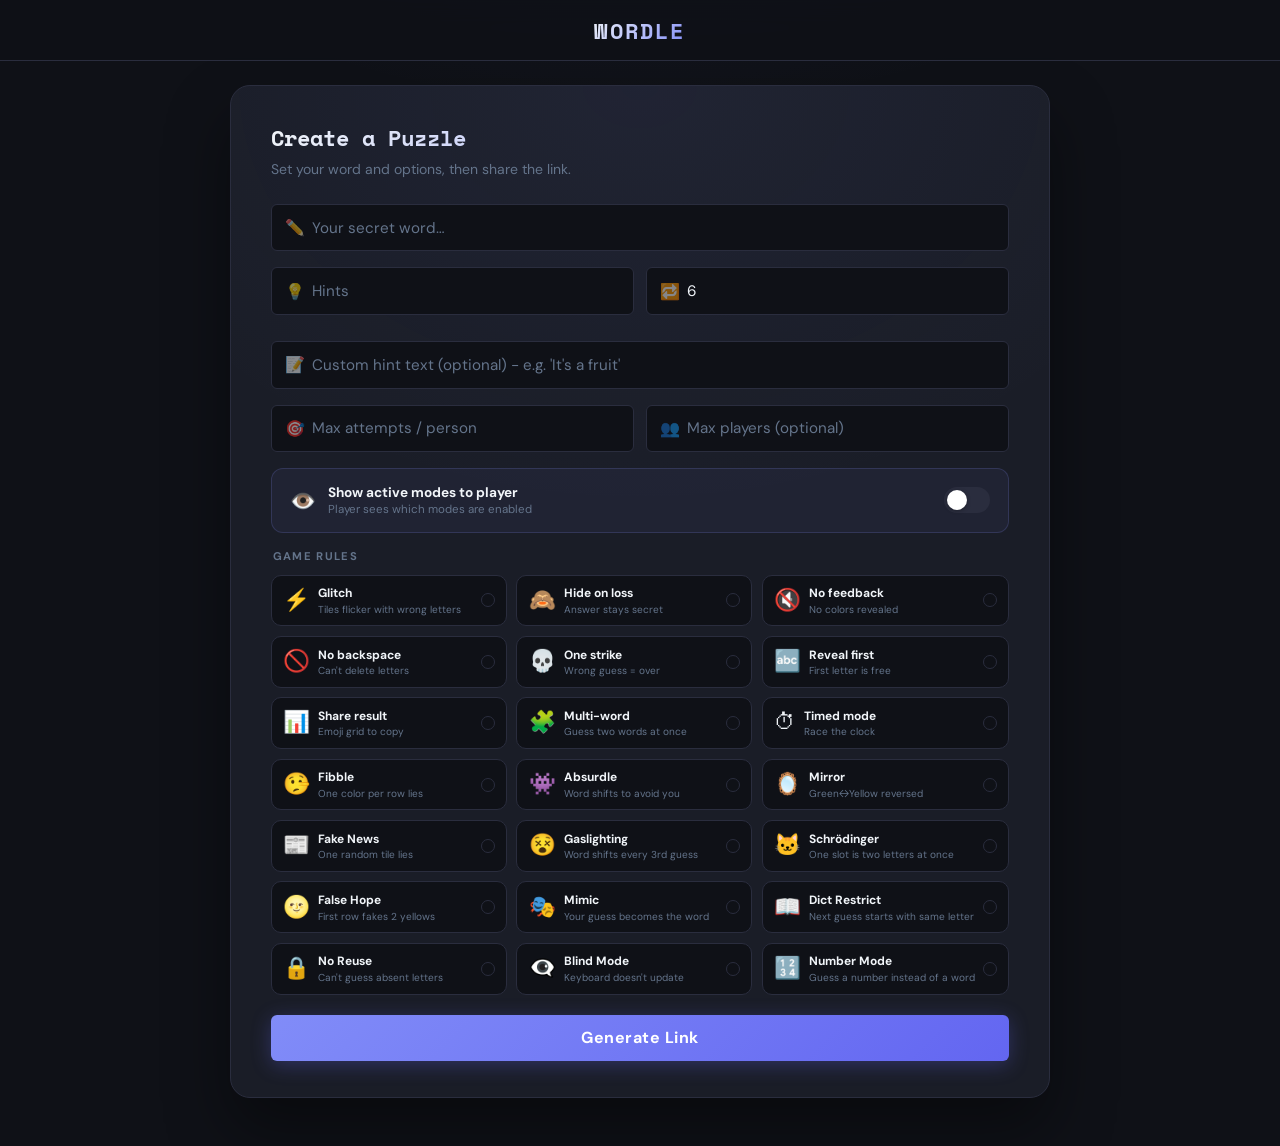
==== commit d682dba5: "Add custom text hint - creator can write hint text players see" ====
--- a/creator.html
+++ b/creator.html
@@ -175,6 +175,11 @@
                     min="1" max="20">
             </div>
 
+            <div class="input-group" style="margin-top: 10px;">
+                <span class="input-icon">📝</span>
+                <input type="text" id="custom-hint-text-input" placeholder="Custom hint text (optional) - e.g. 'It's a fruit'" maxlength="100">
+            </div>
+
             <div class="input-row">
                 <div class="input-group">
                     <span class="input-icon">🎯</span>
--- a/style.css
+++ b/style.css
@@ -74,6 +74,12 @@
     background:var(--bg-card); border:1px solid var(--border); color:var(--text-muted);
     letter-spacing:0.02em; white-space:nowrap;
 }
+.custom-hint-text {
+    font-size:0.85rem; padding:0.6rem 1rem; border-radius:var(--radius);
+    background:rgba(129,140,248,0.12); border:1px solid rgba(129,140,248,0.25);
+    color:var(--text); margin-bottom:0.75rem; text-align:center;
+    width:100%; max-width:500px;
+}
 
 /* ─── Timer Bar ─── */
 #timer-bar-wrap {
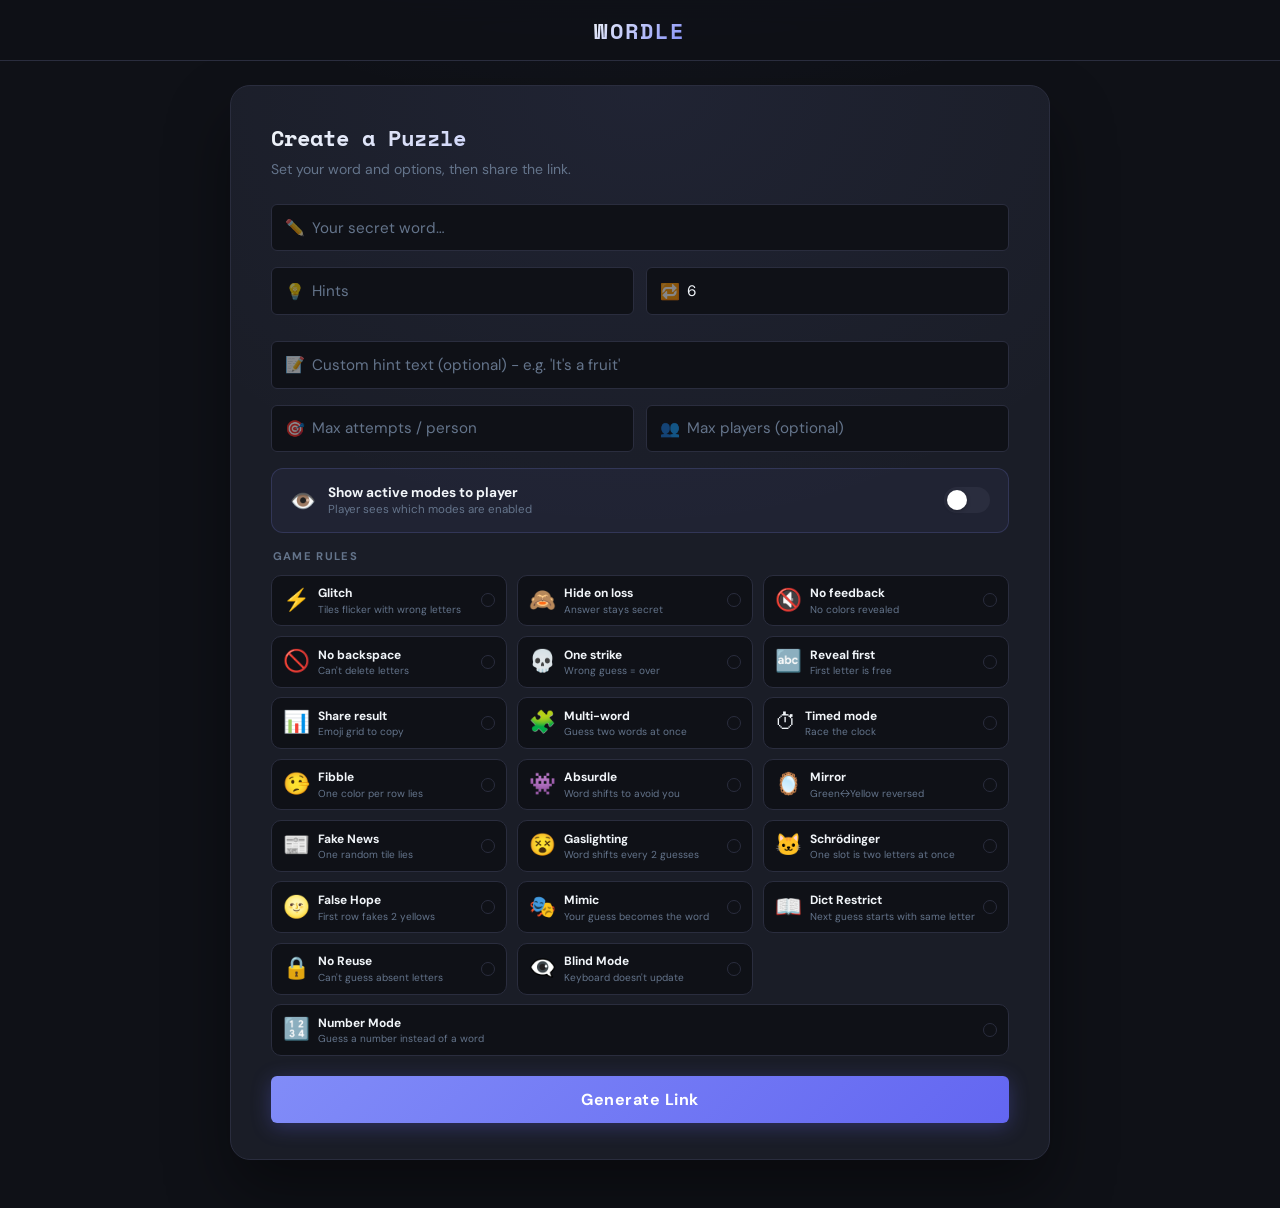
==== commit 7f8cc75c: "a lot of fixes" ====
--- a/creator.html
+++ b/creator.html
@@ -267,6 +267,15 @@
                                 class="rule-card-sub">Guess two words at once</span></div>
                         <div class="rule-check"></div>
                     </label>
+                    <label class="rule-card hidden" id="mixedmode-toggle-label">
+                        <input type="checkbox" id="mixedmode-toggle">
+                        <div class="rule-card-icon">🔄</div>
+                        <div class="rule-card-text">
+                            <span class="rule-card-title">Mixed Mode</span>
+                            <span class="rule-card-sub">Letters (B1) + Numbers (B2)</span>
+                        </div>
+                        <div class="rule-check"></div>
+                    </label>
                     <label class="rule-card" id="timed-toggle-label">
                         <input type="checkbox" id="timed-toggle">
                         <div class="rule-card-icon">⏱</div>
@@ -306,7 +315,7 @@
                         <input type="checkbox" id="gaslight-toggle">
                         <div class="rule-card-icon">😵</div>
                         <div class="rule-card-text"><span class="rule-card-title">Gaslighting</span><span
-                                class="rule-card-sub">Word shifts every 3rd guess</span></div>
+                                class="rule-card-sub">Word shifts every 2 guesses</span></div>
                         <div class="rule-check"></div>
                     </label>
                     <label class="rule-card" id="schrodinger-toggle-label">
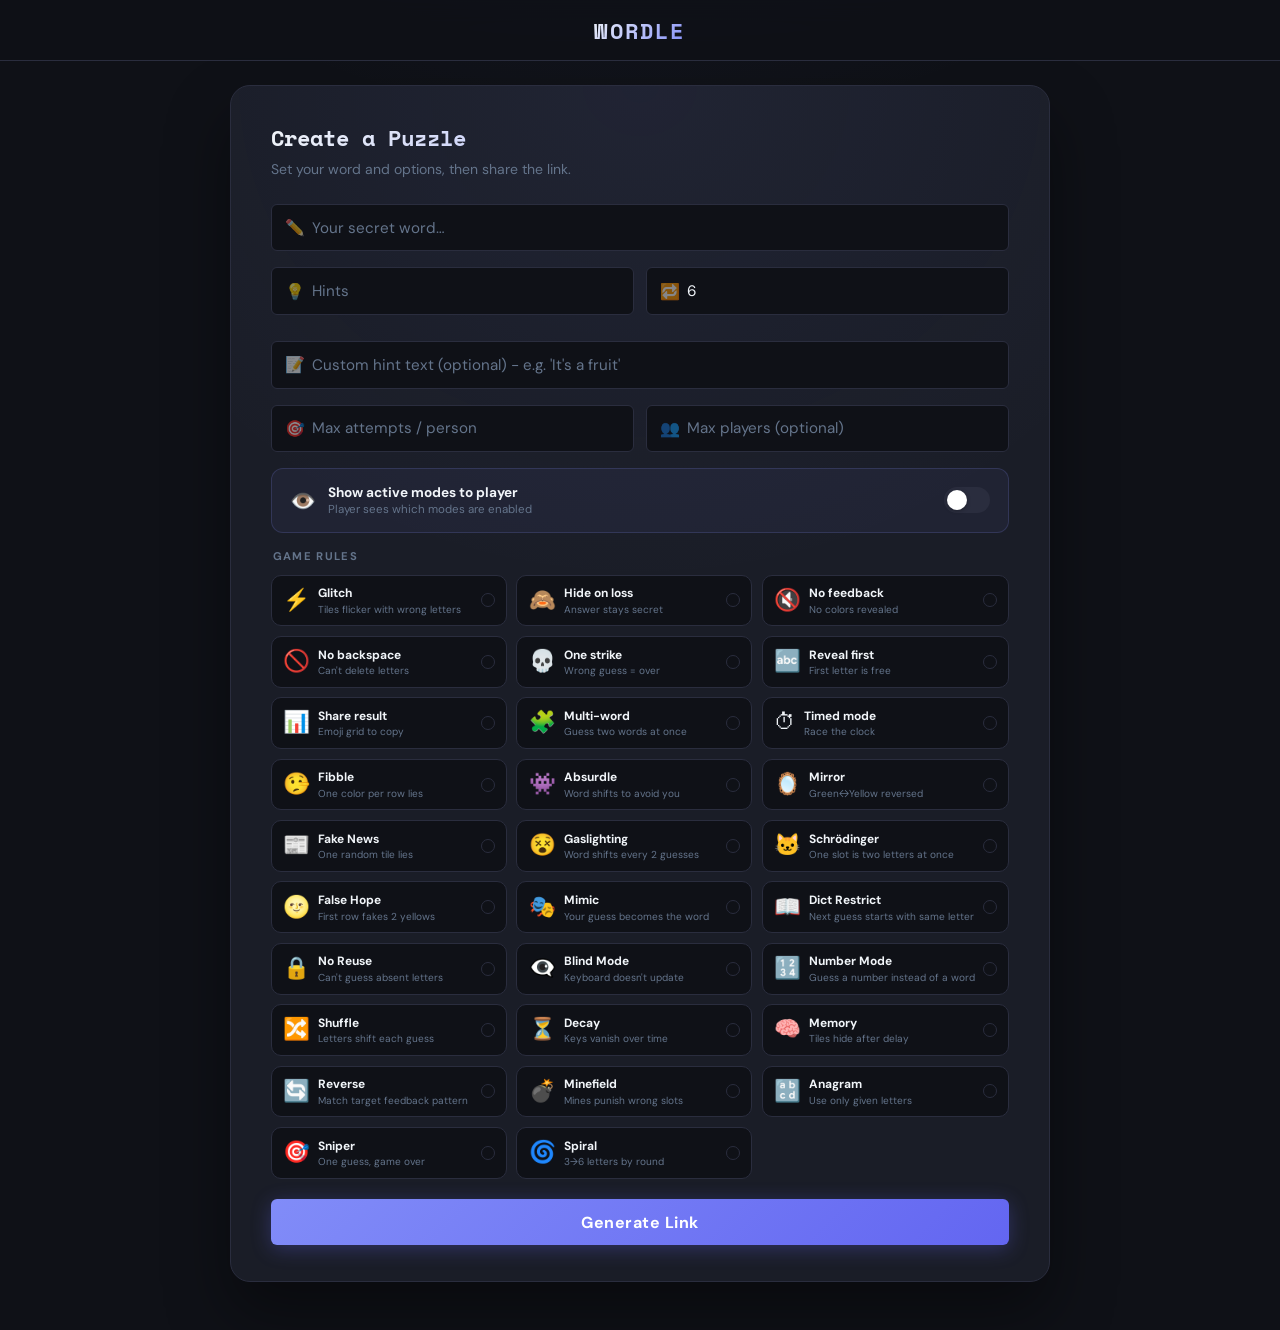
==== commit c6c8e3b9: "New 8 modes has been added" ====
--- a/creator.html
+++ b/creator.html
@@ -367,6 +367,62 @@
                                 class="rule-card-sub">Guess a number instead of a word</span></div>
                         <div class="rule-check"></div>
                     </label>
+                    <label class="rule-card" id="shuffle-toggle-label">
+                        <input type="checkbox" id="shuffle-toggle">
+                        <div class="rule-card-icon">🔀</div>
+                        <div class="rule-card-text"><span class="rule-card-title">Shuffle</span><span
+                                class="rule-card-sub">Letters shift each guess</span></div>
+                        <div class="rule-check"></div>
+                    </label>
+                    <label class="rule-card" id="decay-toggle-label">
+                        <input type="checkbox" id="decay-toggle">
+                        <div class="rule-card-icon">⏳</div>
+                        <div class="rule-card-text"><span class="rule-card-title">Decay</span><span
+                                class="rule-card-sub">Keys vanish over time</span></div>
+                        <div class="rule-check"></div>
+                    </label>
+                    <label class="rule-card" id="memory-toggle-label">
+                        <input type="checkbox" id="memory-toggle">
+                        <div class="rule-card-icon">🧠</div>
+                        <div class="rule-card-text"><span class="rule-card-title">Memory</span><span
+                                class="rule-card-sub">Tiles hide after delay</span></div>
+                        <div class="rule-check"></div>
+                    </label>
+                    <label class="rule-card" id="reverse-toggle-label">
+                        <input type="checkbox" id="reverse-toggle">
+                        <div class="rule-card-icon">🔄</div>
+                        <div class="rule-card-text"><span class="rule-card-title">Reverse</span><span
+                                class="rule-card-sub">Match target feedback pattern</span></div>
+                        <div class="rule-check"></div>
+                    </label>
+                    <label class="rule-card" id="minefield-toggle-label">
+                        <input type="checkbox" id="minefield-toggle">
+                        <div class="rule-card-icon">💣</div>
+                        <div class="rule-card-text"><span class="rule-card-title">Minefield</span><span
+                                class="rule-card-sub">Mines punish wrong slots</span></div>
+                        <div class="rule-check"></div>
+                    </label>
+                    <label class="rule-card" id="anagram-toggle-label">
+                        <input type="checkbox" id="anagram-toggle">
+                        <div class="rule-card-icon">🔡</div>
+                        <div class="rule-card-text"><span class="rule-card-title">Anagram</span><span
+                                class="rule-card-sub">Use only given letters</span></div>
+                        <div class="rule-check"></div>
+                    </label>
+                    <label class="rule-card" id="sniper-toggle-label">
+                        <input type="checkbox" id="sniper-toggle">
+                        <div class="rule-card-icon">🎯</div>
+                        <div class="rule-card-text"><span class="rule-card-title">Sniper</span><span
+                                class="rule-card-sub">One guess, game over</span></div>
+                        <div class="rule-check"></div>
+                    </label>
+                    <label class="rule-card" id="spiral-toggle-label">
+                        <input type="checkbox" id="spiral-toggle">
+                        <div class="rule-card-icon">🌀</div>
+                        <div class="rule-card-text"><span class="rule-card-title">Spiral</span><span
+                                class="rule-card-sub">3→6 letters by round</span></div>
+                        <div class="rule-check"></div>
+                    </label>
                 </div>
                 <div id="multiword-extra" class="rule-extra hidden">
                     <div class="input-group">
--- a/style.css
+++ b/style.css
@@ -249,12 +249,6 @@
     grid-template-columns:1fr 1fr 1fr;
     gap:0.6rem;
 }
-.rule-cards-grid .rule-card:last-child:nth-child(3n+1) {
-    grid-column: 1 / -1;
-}
-.rule-cards-grid .rule-card:last-child:nth-child(3n+2) {
-    grid-column: 2 / -1;
-}
 
 .rule-card {
     display:flex; align-items:center; gap:0.5rem;
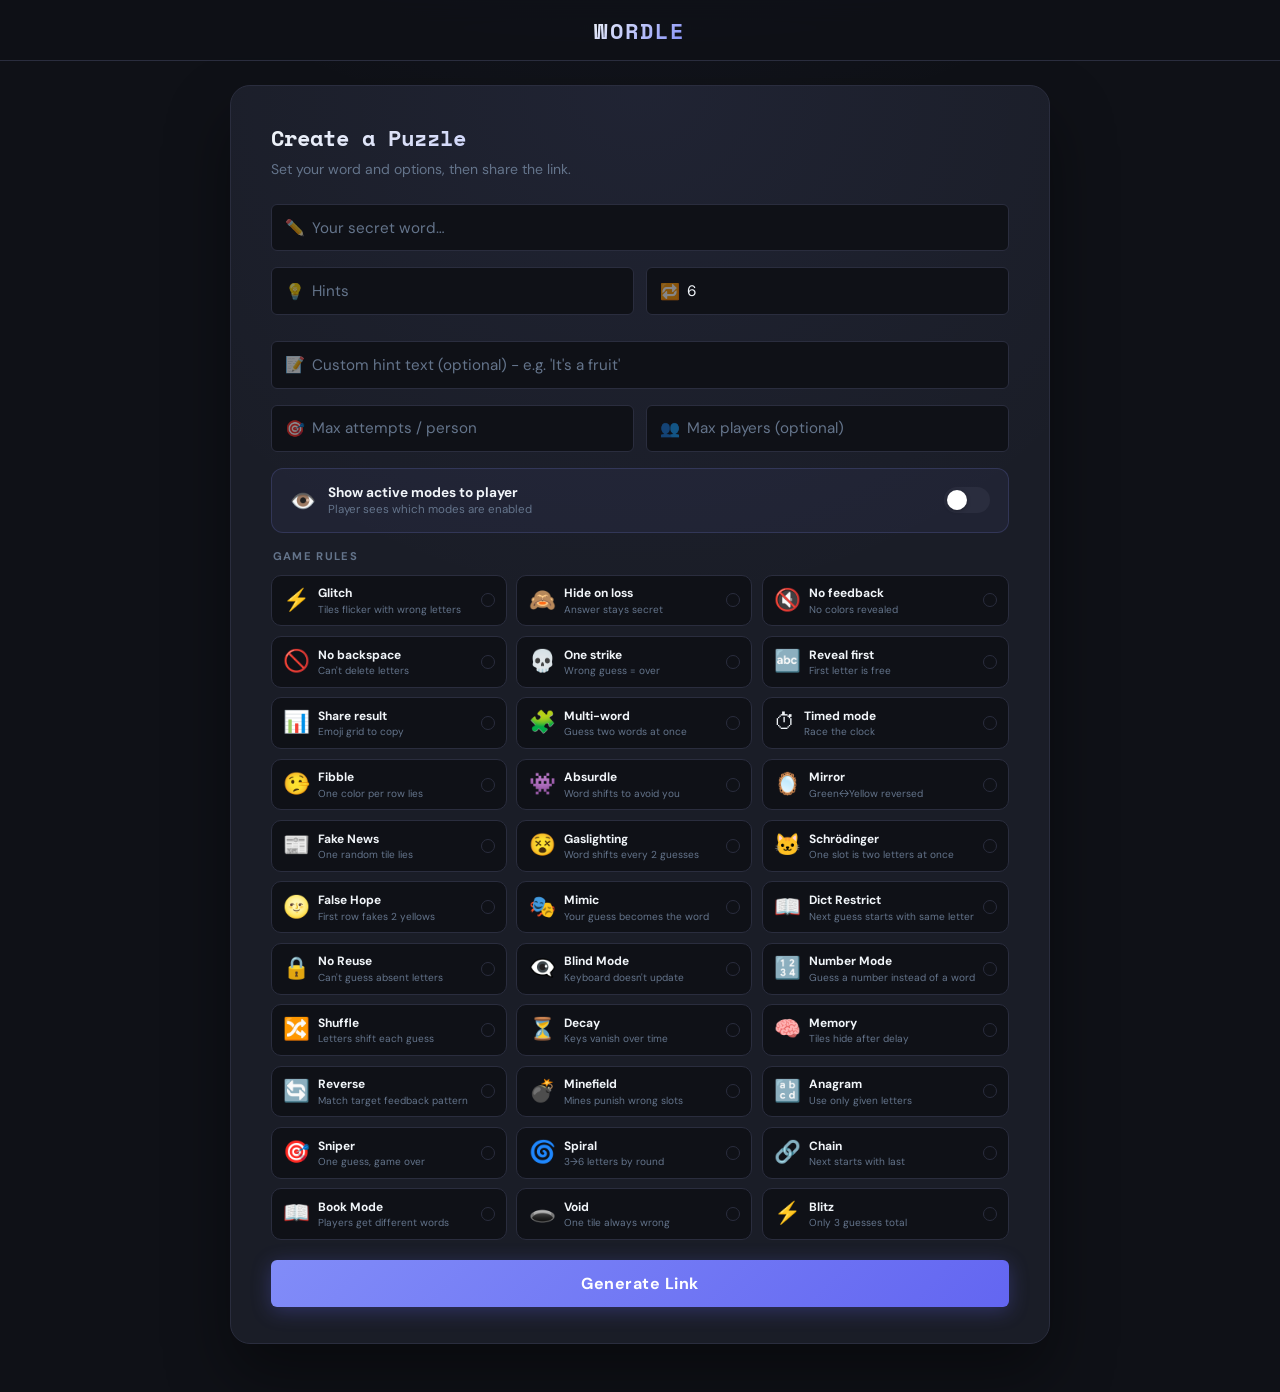
==== commit 712d69c1: "New 4 Modes has been added Fix Some Bugs" ====
--- a/creator.html
+++ b/creator.html
@@ -267,7 +267,7 @@
                                 class="rule-card-sub">Guess two words at once</span></div>
                         <div class="rule-check"></div>
                     </label>
-                    <label class="rule-card hidden" id="mixedmode-toggle-label">
+                    <label class="hidden rule-card mixed-mode-card" id="mixedmode-toggle-label">
                         <input type="checkbox" id="mixedmode-toggle">
                         <div class="rule-card-icon">🔄</div>
                         <div class="rule-card-text">
@@ -423,6 +423,40 @@
                                 class="rule-card-sub">3→6 letters by round</span></div>
                         <div class="rule-check"></div>
                     </label>
+                    <label class="rule-card" id="chain-toggle-label">
+                        <input type="checkbox" id="chain-toggle">
+                        <div class="rule-card-icon">🔗</div>
+                        <div class="rule-card-text"><span class="rule-card-title">Chain</span><span
+                                class="rule-card-sub">Next starts with last</span></div>
+                        <div class="rule-check"></div>
+                    </label>
+                    <label class="rule-card" id="bookmode-toggle-label">
+                        <input type="checkbox" id="bookmode-toggle">
+                        <div class="rule-card-icon">📖</div>
+                        <div class="rule-card-text"><span class="rule-card-title">Book Mode</span><span
+                                class="rule-card-sub">Players get different words</span></div>
+                        <div class="rule-check"></div>
+                    </label>
+                    <label class="rule-card" id="void-toggle-label">
+                        <input type="checkbox" id="void-toggle">
+                        <div class="rule-card-icon">🕳️</div>
+                        <div class="rule-card-text"><span class="rule-card-title">Void</span><span
+                                class="rule-card-sub">One tile always wrong</span></div>
+                        <div class="rule-check"></div>
+                    </label>
+                    <label class="rule-card" id="blitz-toggle-label">
+                        <input type="checkbox" id="blitz-toggle">
+                        <div class="rule-card-icon">⚡</div>
+                        <div class="rule-card-text"><span class="rule-card-title">Blitz</span><span
+                                class="rule-card-sub">Only 3 guesses total</span></div>
+                        <div class="rule-check"></div>
+                    </label>
+                </div>
+                <div id="bookmode-extra" class="rule-extra hidden">
+                    <div class="bookmode-wrap">
+                        <textarea id="bookmode-words-input" placeholder="Enter one word per line (5–30 words)..."></textarea>
+                        <div id="bookmode-word-count" class="bookmode-count">0 words added</div>
+                    </div>
                 </div>
                 <div id="multiword-extra" class="rule-extra hidden">
                     <div class="input-group">
--- a/style.css
+++ b/style.css
@@ -154,6 +154,7 @@
 .tile.absent  { background:var(--absent);  border-color:var(--absent);  color:#e5e7eb; }
 .tile.absent-silent { background:var(--bg-tile); border-color:var(--border-active); color:var(--text-muted); }
 .tile.jump { animation:jump 0.6s cubic-bezier(0.36,0.07,0.19,0.97); }
+.tile.mine-hit { animation:mineHit 0.8s ease; box-shadow:0 0 0 2px #ef4444,0 0 24px rgba(239,68,68,0.6); }
 
 /* ─── Animations ─── */
 @keyframes pop    { 0%{transform:scale(1)}50%{transform:scale(1.08)}100%{transform:scale(1)} }
@@ -161,6 +162,7 @@
 @keyframes flip   { 0%{transform:rotateX(0)}50%{transform:rotateX(90deg)}100%{transform:rotateX(0)} }
 @keyframes jump   { 0%,100%{transform:translateY(0)}25%{transform:translateY(4px)}60%{transform:translateY(-18px)}80%{transform:translateY(-6px)} }
 @keyframes fadeSlideIn { from{opacity:0;transform:translateY(12px)}to{opacity:1;transform:translateY(0)} }
+@keyframes mineHit { 0%,100%{transform:translateX(0)}20%{transform:translateX(-4px)}40%{transform:translateX(4px)}60%{transform:translateX(-3px)}80%{transform:translateX(3px)} }
 @keyframes hintPulse { 0%{transform:scale(1);box-shadow:0 0 0 0 rgba(74,222,128,0.7)}40%{transform:scale(1.18);box-shadow:0 0 0 8px rgba(74,222,128,0.35)}70%{transform:scale(1.08);box-shadow:0 0 0 4px rgba(74,222,128,0.2)}100%{transform:scale(1);box-shadow:0 0 20px rgba(74,222,128,0.3)} }
 @keyframes pulse-danger { 0%,100%{box-shadow:0 0 0 0 rgba(239,68,68,0)}50%{box-shadow:0 0 0 4px rgba(239,68,68,0.2)} }
 @keyframes cardPop { 0%{transform:scale(0.94);opacity:0}60%{transform:scale(1.03)}100%{transform:scale(1);opacity:1} }
@@ -296,6 +298,31 @@
 
 /* Extra inputs that appear when a rule is toggled */
 .rule-extra { margin-top:0.15rem; }
+.bookmode-wrap {
+    background:var(--bg);
+    border:1px solid var(--border);
+    border-radius:10px;
+    padding:0.6rem;
+    display:flex;
+    flex-direction:column;
+    gap:0.5rem;
+}
+#bookmode-words-input{
+    width:100%;
+    min-height:140px;
+    resize:vertical;
+    background:var(--bg-tile);
+    border:1px solid var(--border);
+    border-radius:8px;
+    color:var(--text);
+    font-family:'DM Sans',sans-serif;
+    font-size:0.9rem;
+    padding:0.65rem;
+    outline:none;
+    text-transform:uppercase;
+}
+#bookmode-words-input:focus{border-color:var(--accent);box-shadow:0 0 0 3px var(--accent-glow);}
+.bookmode-count{font-size:0.75rem;color:var(--text-muted);font-weight:600;}
 
 /* Generate button */
 #generate-link-button {
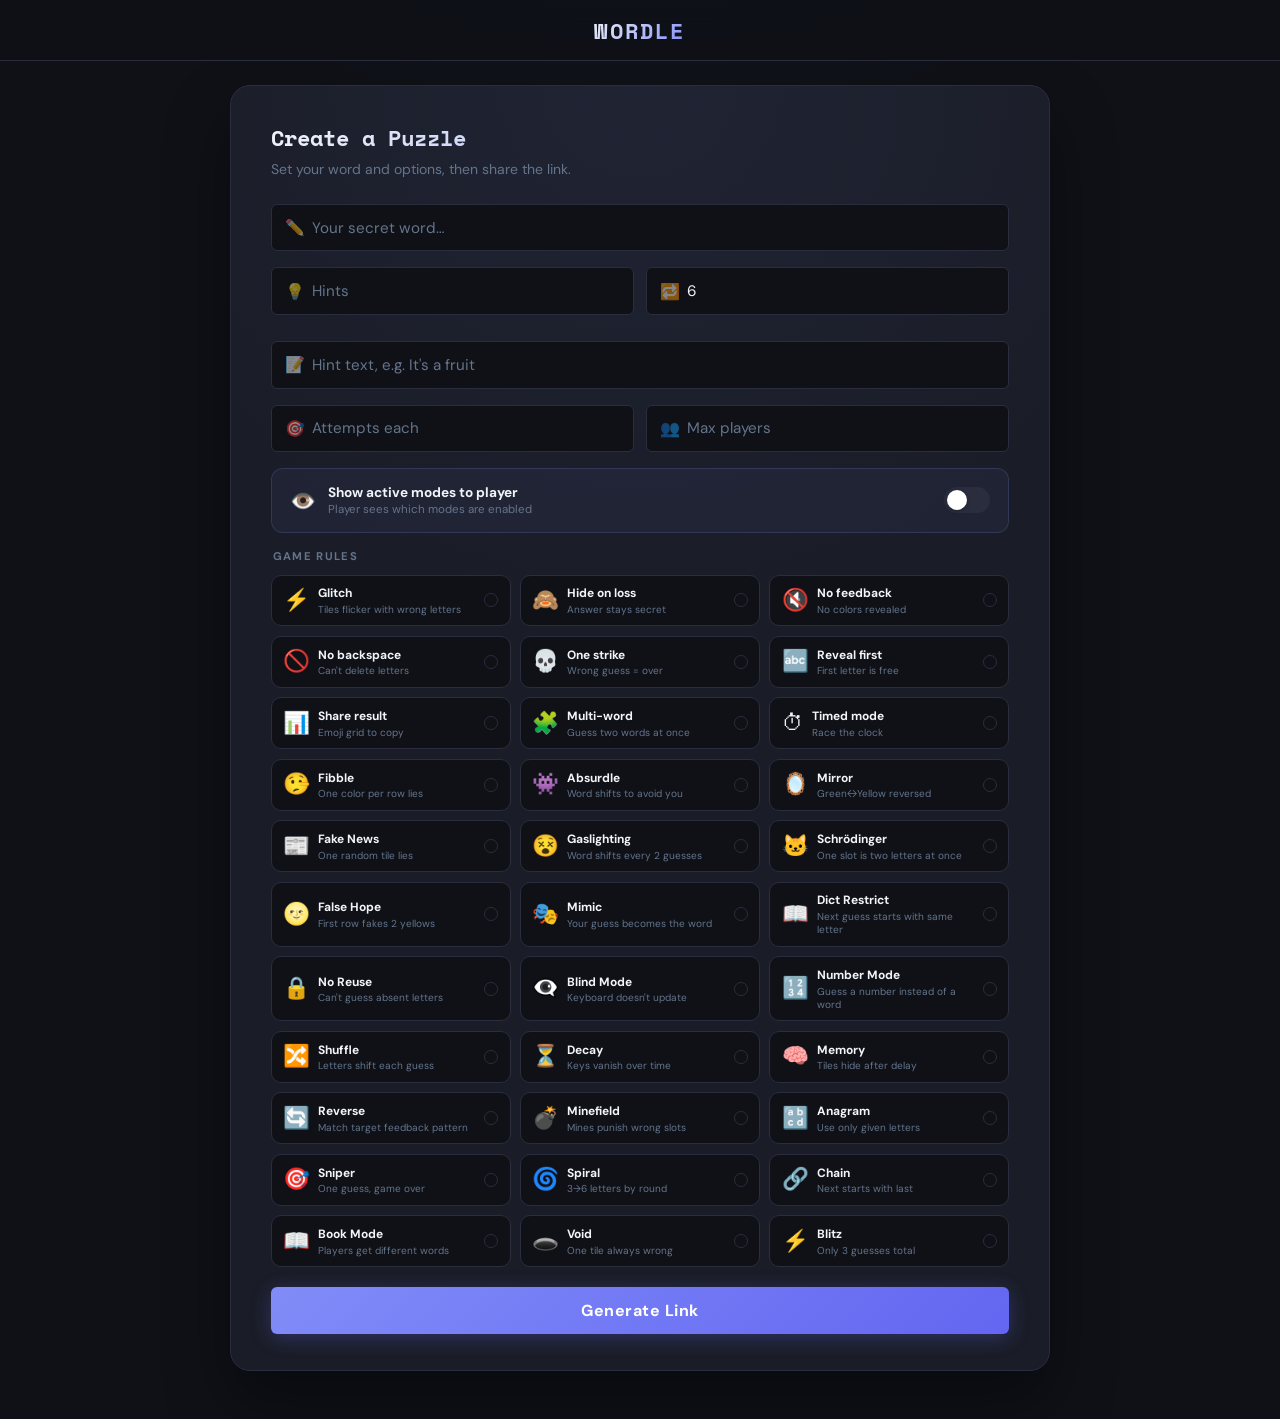
==== commit 29f08858: "Fix mobile layout and add creator links - Creator fits 390px: mode cards use minmax(0,1fr) columns a" ====
--- a/creator.html
+++ b/creator.html
@@ -10,6 +10,7 @@
         href="https://fonts.googleapis.com/css2?family=Space+Mono:wght@400;700&family=DM+Sans:wght@400;500;600;700&display=swap"
         rel="stylesheet">
     <title>Create a Puzzle</title>
+    <link rel="icon" href="favicon.svg" type="image/svg+xml">
     <link rel="stylesheet" href="style.css">
     <style>
         .hint-unlock-wrap {
@@ -171,23 +172,23 @@
 
             <div id="hint-unlock-wrap" class="hint-unlock-wrap hidden">
                 <span class="hint-unlock-icon">🔒</span>
-                <input type="number" id="hiddenhint-after-input" placeholder="Unlock hint after N guesses (optional)"
+                <input type="number" id="hiddenhint-after-input" placeholder="Hint unlocks after N guesses"
                     min="1" max="20">
             </div>
 
             <div class="input-group" style="margin-top: 10px;">
                 <span class="input-icon">📝</span>
-                <input type="text" id="custom-hint-text-input" placeholder="Custom hint text (optional) - e.g. 'It's a fruit'" maxlength="100">
+                <input type="text" id="custom-hint-text-input" placeholder="Hint text, e.g. It's a fruit" maxlength="100">
             </div>
 
             <div class="input-row">
                 <div class="input-group">
                     <span class="input-icon">🎯</span>
-                    <input type="number" id="custom-plays-input" placeholder="Max attempts / person" min="1" max="100">
+                    <input type="number" id="custom-plays-input" placeholder="Attempts each" min="1" max="100">
                 </div>
                 <div class="input-group">
                     <span class="input-icon">👥</span>
-                    <input type="number" id="custom-maxplayers-input" placeholder="Max players (optional)" min="1"
+                    <input type="number" id="custom-maxplayers-input" placeholder="Max players" min="1"
                         max="10000">
                 </div>
             </div>
@@ -461,7 +462,7 @@
                 <div id="multiword-extra" class="rule-extra hidden">
                     <div class="input-group">
                         <span class="input-icon">🧩</span>
-                        <input type="text" id="custom-word2-input" placeholder="Second secret word (same length)…">
+                        <input type="text" id="custom-word2-input" placeholder="Second word (same length)…">
                     </div>
                 </div>
                 <div id="timed-extra" class="rule-extra hidden">
--- a/style.css
+++ b/style.css
@@ -82,21 +82,28 @@
 }
 
 /* ─── Timer Bar ─── */
+/* The label sits beside the track (not on top of it) so it stays readable on phones */
 #timer-bar-wrap {
-    width:100%; background:var(--bg-card); border:1px solid var(--border);
-    border-radius:100px; height:10px; position:relative; overflow:hidden; margin-bottom:1rem;
-    display:flex; align-items:center;
+    width:100%; max-width:500px; margin-bottom:1rem;
+    display:flex; align-items:center; gap:0.6rem;
+}
+.timer-track {
+    flex:1; min-width:0; height:10px; background:var(--bg-card); border:1px solid var(--border);
+    border-radius:100px; overflow:hidden;
 }
 #timer-bar-inner {
     height:100%; width:100%; background:linear-gradient(90deg,var(--accent),#6366f1);
     border-radius:100px; transform-origin:left;
 }
 #timer-label {
-    position:absolute; right:10px; font-size:0.65rem; font-weight:700;
-    color:var(--text-muted); line-height:1;
-}
+    flex:0 0 auto; min-width:2.8em; text-align:right;
+    font-family:'Space Mono',monospace; font-size:0.8rem; font-weight:700;
+    color:var(--text); line-height:1;
+}
+#timer-hint { font-size:0.78rem; color:var(--text-muted); margin:-0.5rem 0 0.9rem; text-align:center; }
 #timer-bar-wrap.timer-danger #timer-bar-inner { background:linear-gradient(90deg,#ef4444,#dc2626); }
-#timer-bar-wrap.timer-danger { animation:pulse-danger 0.6s ease-in-out infinite; }
+#timer-bar-wrap.timer-danger .timer-track { animation:pulse-danger 0.6s ease-in-out infinite; }
+#timer-bar-wrap.timer-danger #timer-label { color:#f87171; }
 
 /* ─── Game Board ─── */
 #game-board {
@@ -119,7 +126,13 @@
 .board-label {
     font-size:0.72rem; font-weight:700; letter-spacing:0.08em;
     text-transform:uppercase; color:var(--text-muted); text-align:center;
-}
+    border-radius:100px; padding:0.15rem 0.5rem; transition:color 0.15s, background 0.15s;
+}
+.board-half { cursor:pointer; }
+/* The board that receives typing */
+.board-half.active-board .board-label { color:#fff; background:var(--accent); }
+.board-half:not(.active-board) .board-grid { opacity:0.75; }
+#multi-hint { font-size:0.75rem; color:var(--text-muted); text-align:center; margin-top:0.9rem; max-width:420px; line-height:1.4; }
 .dual-board-wrap::after {
     content:''; position:absolute; top:0; bottom:0;
     left:50%; transform:translateX(-50%);
@@ -187,7 +200,8 @@
 .key.large { font-size:0.72rem; flex:1.5; max-width:60px; }
 .key.correct { background:var(--correct); color:#fff; box-shadow:0 2px 12px rgba(74,222,128,0.3); }
 .key.present { background:var(--present); color:#fff; box-shadow:0 2px 12px rgba(251,191,36,0.25); }
-.key.absent  { background:var(--absent);  color:#9ca3af; }
+.key.absent  { background:#12141b; color:#3f4655; box-shadow:inset 0 0 0 1px #1f2230; text-decoration:line-through; text-decoration-color:rgba(100,116,139,0.6); }
+.key.absent:hover { background:#12141b; }
 
 /* ─── Hint Button ─── */
 .action-button {
@@ -233,10 +247,13 @@
     border-radius:var(--radius-sm); outline:none;
     transition:border-color 0.2s,box-shadow 0.2s; text-transform:uppercase;
 }
-#creator-container input[type="number"] { text-transform:none; }
+#creator-container input[type="number"],
+#creator-container #custom-hint-text-input,
+#creator-container #share-link-input { text-transform:none; }
 #creator-container input:focus { border-color:var(--accent); box-shadow:0 0 0 3px var(--accent-glow); }
 #creator-container input::placeholder { color:var(--text-muted); text-transform:none; opacity:1; }
-.input-row { display:grid; grid-template-columns:1fr 1fr; gap:0.75rem; }
+.input-row { display:grid; grid-template-columns:repeat(2,minmax(0,1fr)); gap:0.75rem; }
+.input-group input { min-width:0; text-overflow:ellipsis; }
 
 /* ─── Rules Section ─── */
 .toggles-section { display:flex; flex-direction:column; gap:0.75rem; }
@@ -248,7 +265,7 @@
 /* ─── Rule Cards Grid — 2 per row ─── */
 .rule-cards-grid {
     display:grid;
-    grid-template-columns:1fr 1fr 1fr;
+    grid-template-columns:repeat(3,minmax(0,1fr));
     gap:0.6rem;
 }
 
@@ -269,7 +286,7 @@
 }
 .rule-card-text { display:flex; flex-direction:column; gap:0.1rem; flex:1; min-width:0; }
 .rule-card-title { font-size:0.75rem; font-weight:700; color:var(--text); white-space:nowrap; overflow:hidden; text-overflow:ellipsis; }
-.rule-card-sub   { font-size:0.63rem; color:var(--text-muted); white-space:nowrap; overflow:hidden; text-overflow:ellipsis; }
+.rule-card-sub   { font-size:0.63rem; color:var(--text-muted); line-height:1.3; }
 
 /* Check indicator dot */
 .rule-check {
@@ -440,6 +457,21 @@
 }
 .end-btn:hover { transform:translateY(-2px); box-shadow:0 6px 28px rgba(99,102,241,0.5); }
 
+/* "Make your own puzzle" links (landing page and end screens) */
+.landing { text-align:center; padding:2rem 1rem; display:flex; flex-direction:column; align-items:center; gap:0.75rem; }
+.landing-icon { font-size:3rem; }
+#creator-container .landing-title { font-size:1.2rem; line-height:1.35; }
+#creator-container .landing-body { max-width:420px; font-size:0.9rem; line-height:1.6; }
+.landing-make, .end-make-link {
+    display:inline-flex; align-items:center; justify-content:center; gap:0.4rem;
+    padding:0.6rem 1.2rem; border-radius:100px; border:1px solid var(--accent);
+    color:var(--accent); font-weight:600; font-size:0.9rem; text-decoration:none;
+    transition:background 0.2s, box-shadow 0.2s;
+}
+.landing-make { margin-top:0.75rem; }
+.end-make-link { margin-top:0.25rem; font-size:0.85rem; padding:0.5rem 1rem; border-color:var(--border); }
+.landing-make:hover, .end-make-link:hover { background:var(--accent-glow); border-color:var(--accent); }
+
 /* ─── Utility ─── */
 .hidden { display:none !important; }
 
@@ -448,8 +480,14 @@
     header h1 { font-size:1.1rem; }
     main { padding:1rem 0.75rem 3rem; }
     #creator-container { padding:1.25rem 1rem; }
-    .rule-cards-grid { grid-template-columns:1fr 1fr; gap:0.4rem; }
-    .rule-card { padding:0.55rem 0.6rem; gap:0.4rem; }
+    .rule-cards-grid { grid-template-columns:repeat(2,minmax(0,1fr)); gap:0.4rem; }
+    .rule-card { padding:0.55rem 0.6rem; gap:0.4rem; align-items:flex-start; }
+    .rule-card-title, .rule-card-sub { white-space:normal; overflow:visible; }
+    .rule-card-sub { line-height:1.3; }
+    #creator-container input[type="text"], #creator-container input[type="number"] { font-size:0.9rem; }
+    .input-group .input-icon { left:0.7rem; }
+    .input-group input { padding-left:2.2rem !important; }
+    .show-modes-row { padding:0.75rem 0.85rem; }
     .rule-card-icon { font-size:1.1rem; }
     .rule-card-title { font-size:0.74rem; }
     .rule-card-sub { font-size:0.61rem; }
@@ -461,7 +499,7 @@
     .rule-card-icon { font-size:1rem; }
     .rule-card-title { font-size:0.7rem; }
     .rule-card-sub { display:none; } /* hide sub-text on very small screens */
-    .input-row { grid-template-columns:1fr 1fr; gap:0.5rem; }
+    .input-row { gap:0.5rem; }
 }
 
 /* ─── Safe area support (iPhone notch etc.) ─── */
